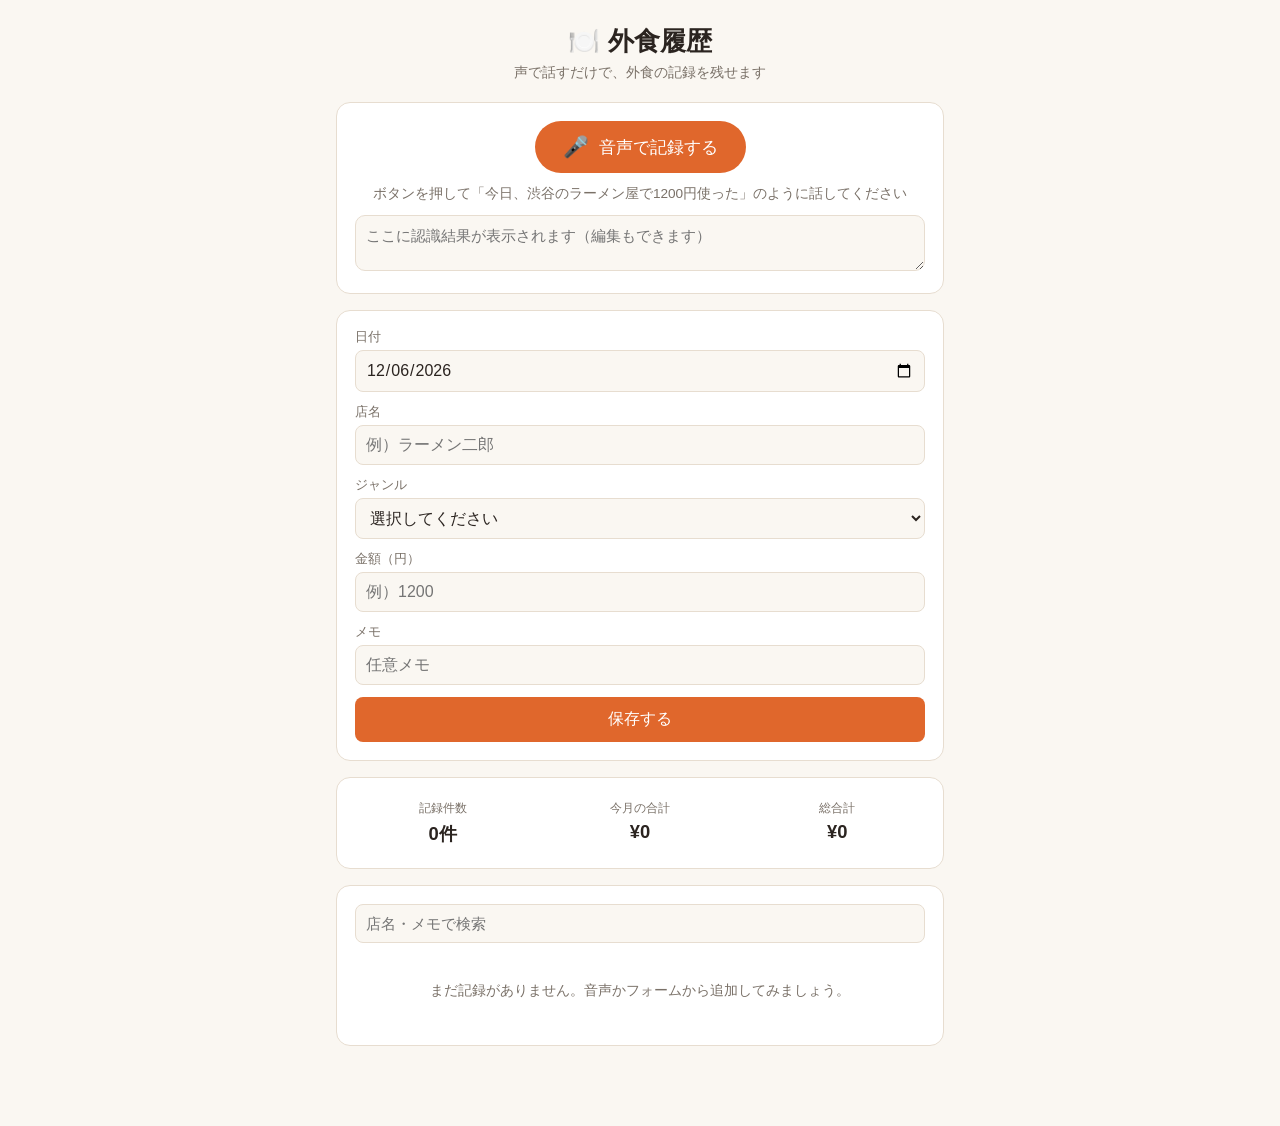
==== index.html @ b96d6cee "Add voice-driven dining history web app Web Speech API for Japanese voice input, heuristic parsing o" ====
<!DOCTYPE html>
<html lang="ja">
<head>
<meta charset="UTF-8">
<meta name="viewport" content="width=device-width, initial-scale=1.0">
<title>外食履歴 | 音声で記録</title>
<link rel="stylesheet" href="style.css">
</head>
<body>
<div class="app">
  <header class="app-header">
    <h1>🍽️ 外食履歴</h1>
    <p class="subtitle">声で話すだけで、外食の記録を残せます</p>
  </header>

  <section class="voice-panel" aria-label="音声入力">
    <button id="voiceBtn" class="voice-btn" type="button">
      <span class="voice-btn-icon" aria-hidden="true">🎤</span>
      <span class="voice-btn-label">音声で記録する</span>
    </button>
    <p id="voiceStatus" class="voice-status" role="status" aria-live="polite">
      ボタンを押して「今日、渋谷のラーメン屋で1200円使った」のように話してください
    </p>
    <p id="voiceUnsupported" class="voice-unsupported" hidden>
      お使いのブラウザは音声入力に対応していません。下のフォームから手入力してください。
    </p>
    <textarea id="transcript" class="transcript" rows="2" placeholder="ここに認識結果が表示されます（編集もできます）"></textarea>
  </section>

  <section class="form-panel" aria-label="記録の内容">
    <form id="entryForm">
      <input type="hidden" id="entryId">
      <div class="field-row">
        <label for="date">日付</label>
        <input type="date" id="date" required>
      </div>
      <div class="field-row">
        <label for="store">店名</label>
        <input type="text" id="store" placeholder="例）ラーメン二郎" required>
      </div>
      <div class="field-row">
        <label for="genre">ジャンル</label>
        <select id="genre">
          <option value="">選択してください</option>
        </select>
      </div>
      <div class="field-row">
        <label for="amount">金額（円）</label>
        <input type="number" id="amount" min="0" step="1" placeholder="例）1200">
      </div>
      <div class="field-row">
        <label for="memo">メモ</label>
        <input type="text" id="memo" placeholder="任意メモ">
      </div>
      <div class="form-actions">
        <button type="submit" id="saveBtn" class="primary-btn">保存する</button>
        <button type="button" id="cancelEditBtn" class="ghost-btn" hidden>編集をキャンセル</button>
      </div>
    </form>
  </section>

  <section class="summary-panel" aria-label="集計">
    <div class="summary-card">
      <span class="summary-label">記録件数</span>
      <span id="summaryCount" class="summary-value">0件</span>
    </div>
    <div class="summary-card">
      <span class="summary-label">今月の合計</span>
      <span id="summaryMonthTotal" class="summary-value">¥0</span>
    </div>
    <div class="summary-card">
      <span class="summary-label">総合計</span>
      <span id="summaryTotal" class="summary-value">¥0</span>
    </div>
  </section>

  <section class="history-panel" aria-label="外食履歴一覧">
    <div class="history-toolbar">
      <input type="search" id="searchInput" placeholder="店名・メモで検索">
    </div>
    <ul id="historyList" class="history-list"></ul>
    <p id="emptyState" class="empty-state" hidden>まだ記録がありません。音声かフォームから追加してみましょう。</p>
  </section>
</div>

<script src="app.js"></script>
</body>
</html>
---- style.css ----
:root {
  --bg: #faf7f2;
  --surface: #ffffff;
  --text: #2b2420;
  --muted: #7a7168;
  --accent: #e0672c;
  --accent-dark: #c14f1c;
  --border: #e7ddd0;
  --danger: #c0392b;
  --radius: 14px;
  font-family: "Hiragino Sans", "Noto Sans JP", -apple-system, BlinkMacSystemFont, sans-serif;
}

* {
  box-sizing: border-box;
}

body {
  margin: 0;
  background: var(--bg);
  color: var(--text);
  min-height: 100vh;
}

.app {
  max-width: 640px;
  margin: 0 auto;
  padding: 24px 16px 64px;
}

.app-header {
  text-align: center;
  margin-bottom: 20px;
}

.app-header h1 {
  margin: 0 0 4px;
  font-size: 1.6rem;
}

.subtitle {
  margin: 0;
  color: var(--muted);
  font-size: 0.9rem;
}

section {
  background: var(--surface);
  border: 1px solid var(--border);
  border-radius: var(--radius);
  padding: 18px;
  margin-bottom: 16px;
}

.voice-panel {
  text-align: center;
}

.voice-btn {
  display: inline-flex;
  align-items: center;
  gap: 10px;
  border: none;
  background: var(--accent);
  color: #fff;
  padding: 14px 28px;
  font-size: 1.05rem;
  border-radius: 999px;
  cursor: pointer;
  transition: background 0.15s ease, transform 0.1s ease;
}

.voice-btn:hover {
  background: var(--accent-dark);
}

.voice-btn:active {
  transform: scale(0.97);
}

.voice-btn.recording {
  background: var(--danger);
  animation: pulse 1.2s infinite;
}

.voice-btn-icon {
  font-size: 1.3rem;
}

@keyframes pulse {
  0% { box-shadow: 0 0 0 0 rgba(192, 57, 43, 0.4); }
  70% { box-shadow: 0 0 0 12px rgba(192, 57, 43, 0); }
  100% { box-shadow: 0 0 0 0 rgba(192, 57, 43, 0); }
}

.voice-status {
  margin: 12px 0 0;
  font-size: 0.85rem;
  color: var(--muted);
}

.voice-unsupported {
  margin: 12px 0 0;
  font-size: 0.85rem;
  color: var(--danger);
}

.transcript {
  width: 100%;
  margin-top: 12px;
  border: 1px solid var(--border);
  border-radius: 10px;
  padding: 10px;
  font-size: 0.95rem;
  resize: vertical;
  font-family: inherit;
  background: var(--bg);
}

.field-row {
  display: flex;
  flex-direction: column;
  gap: 4px;
  margin-bottom: 12px;
}

.field-row label {
  font-size: 0.8rem;
  color: var(--muted);
}

.field-row input,
.field-row select {
  border: 1px solid var(--border);
  border-radius: 8px;
  padding: 10px;
  font-size: 1rem;
  font-family: inherit;
  background: var(--bg);
  color: var(--text);
}

.form-actions {
  display: flex;
  gap: 10px;
  margin-top: 8px;
}

.primary-btn {
  flex: 1;
  border: none;
  background: var(--accent);
  color: #fff;
  padding: 12px;
  border-radius: 8px;
  font-size: 1rem;
  cursor: pointer;
}

.primary-btn:hover {
  background: var(--accent-dark);
}

.ghost-btn {
  border: 1px solid var(--border);
  background: transparent;
  color: var(--muted);
  padding: 12px;
  border-radius: 8px;
  cursor: pointer;
}

.summary-panel {
  display: flex;
  gap: 10px;
  padding: 12px;
}

.summary-card {
  flex: 1;
  text-align: center;
  padding: 10px 4px;
}

.summary-label {
  display: block;
  font-size: 0.75rem;
  color: var(--muted);
}

.summary-value {
  display: block;
  font-size: 1.15rem;
  font-weight: 700;
  margin-top: 4px;
}

.history-toolbar {
  margin-bottom: 12px;
}

#searchInput {
  width: 100%;
  border: 1px solid var(--border);
  border-radius: 8px;
  padding: 10px;
  font-size: 0.95rem;
  background: var(--bg);
  color: var(--text);
  font-family: inherit;
}

.history-list {
  list-style: none;
  margin: 0;
  padding: 0;
  display: flex;
  flex-direction: column;
  gap: 10px;
}

.history-item {
  border: 1px solid var(--border);
  border-radius: 10px;
  padding: 12px;
  display: flex;
  justify-content: space-between;
  align-items: flex-start;
  gap: 10px;
}

.history-main {
  display: flex;
  flex-direction: column;
  gap: 2px;
}

.history-store {
  font-weight: 700;
  font-size: 1rem;
}

.history-meta {
  font-size: 0.8rem;
  color: var(--muted);
}

.history-genre {
  display: inline-block;
  background: #f4e6da;
  color: var(--accent-dark);
  border-radius: 999px;
  padding: 1px 8px;
  font-size: 0.72rem;
  margin-right: 6px;
}

.history-memo {
  font-size: 0.82rem;
  color: var(--muted);
  margin-top: 4px;
}

.history-side {
  display: flex;
  flex-direction: column;
  align-items: flex-end;
  gap: 6px;
}

.history-amount {
  font-weight: 700;
  font-size: 1.05rem;
}

.history-actions {
  display: flex;
  gap: 6px;
}

.icon-btn {
  border: none;
  background: transparent;
  cursor: pointer;
  font-size: 0.95rem;
  color: var(--muted);
  padding: 2px 4px;
}

.icon-btn:hover {
  color: var(--text);
}

.icon-btn.delete:hover {
  color: var(--danger);
}

.empty-state {
  text-align: center;
  color: var(--muted);
  font-size: 0.9rem;
  padding: 12px 0;
}
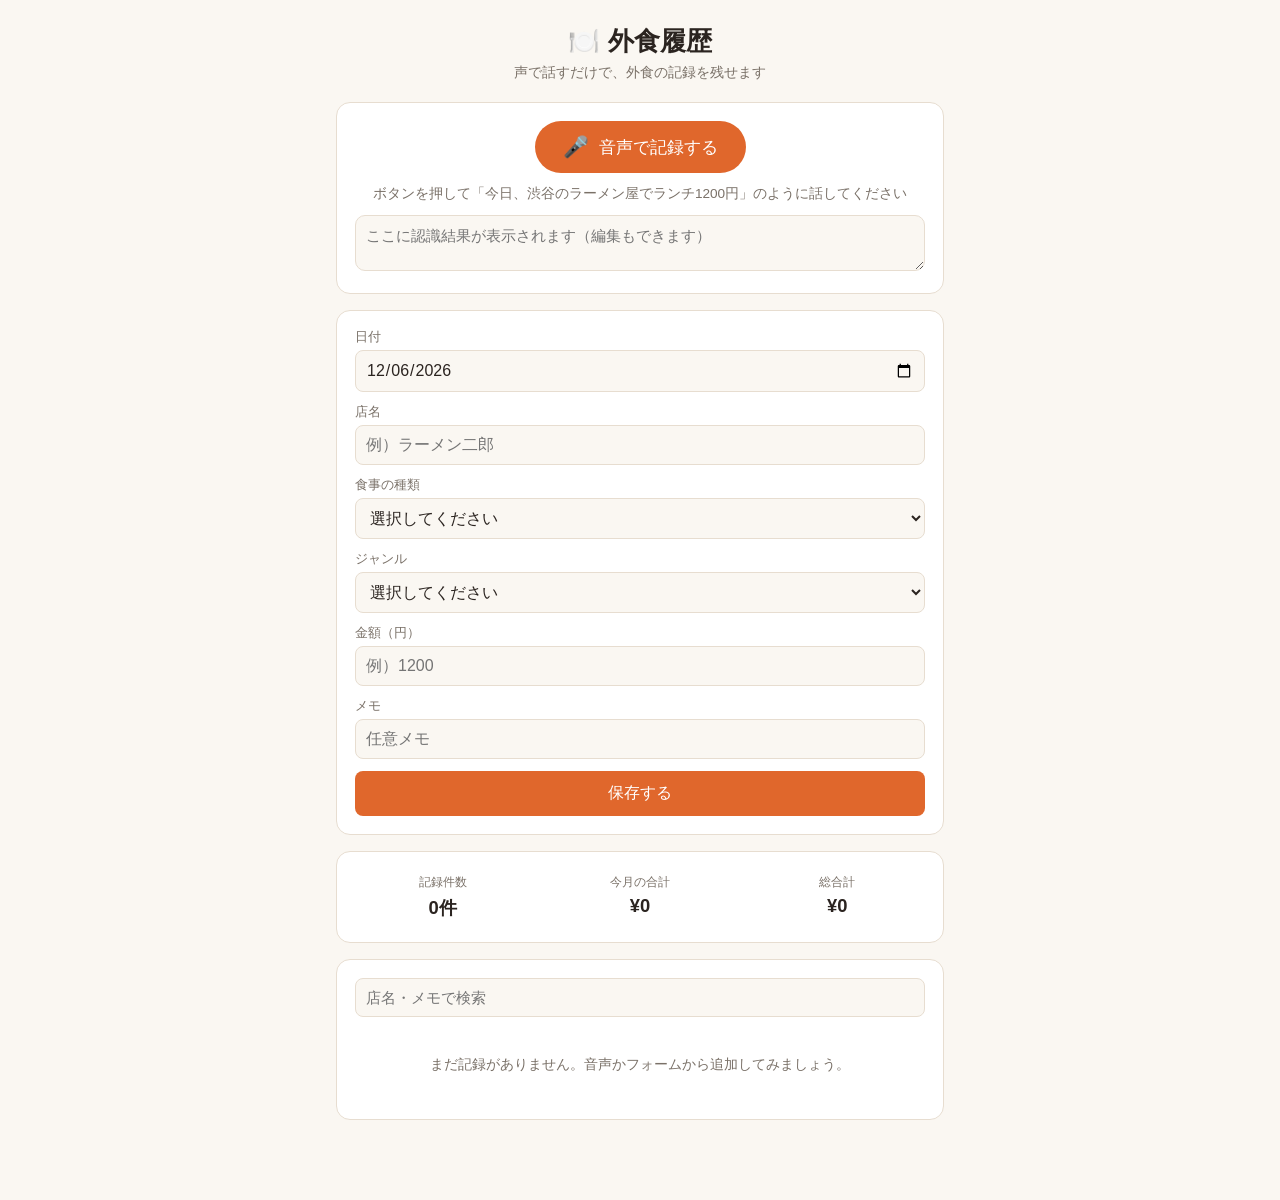
==== commit c82ff49b: "Add meal type (breakfast/lunch/dinner/snack) field Adds a 食事の種類 field alongside genre, with voice ex" ====
--- a/index.html
+++ b/index.html
@@ -2,8 +2,14 @@
 <html lang="ja">
 <head>
 <meta charset="UTF-8">
-<meta name="viewport" content="width=device-width, initial-scale=1.0">
+<meta name="viewport" content="width=device-width, initial-scale=1.0, viewport-fit=cover">
 <title>外食履歴 | 音声で記録</title>
+<meta name="theme-color" content="#e0672c">
+<meta name="mobile-web-app-capable" content="yes">
+<meta name="apple-mobile-web-app-capable" content="yes">
+<meta name="apple-mobile-web-app-status-bar-style" content="black-translucent">
+<meta name="apple-mobile-web-app-title" content="外食履歴">
+<link rel="manifest" href="manifest.webmanifest">
 <link rel="stylesheet" href="style.css">
 </head>
 <body>
@@ -19,7 +25,7 @@
       <span class="voice-btn-label">音声で記録する</span>
     </button>
     <p id="voiceStatus" class="voice-status" role="status" aria-live="polite">
-      ボタンを押して「今日、渋谷のラーメン屋で1200円使った」のように話してください
+      ボタンを押して「今日、渋谷のラーメン屋でランチ1200円」のように話してください
     </p>
     <p id="voiceUnsupported" class="voice-unsupported" hidden>
       お使いのブラウザは音声入力に対応していません。下のフォームから手入力してください。
@@ -37,6 +43,12 @@
       <div class="field-row">
         <label for="store">店名</label>
         <input type="text" id="store" placeholder="例）ラーメン二郎" required>
+      </div>
+      <div class="field-row">
+        <label for="mealType">食事の種類</label>
+        <select id="mealType">
+          <option value="">選択してください</option>
+        </select>
       </div>
       <div class="field-row">
         <label for="genre">ジャンル</label>
--- a/style.css
+++ b/style.css
@@ -83,6 +83,14 @@
   animation: pulse 1.2s infinite;
 }
 
+.voice-btn.ready {
+  background: #2f9e58;
+}
+
+.voice-btn.ready:hover {
+  background: #257d45;
+}
+
 .voice-btn-icon {
   font-size: 1.3rem;
 }
@@ -255,6 +263,35 @@
   margin-right: 6px;
 }
 
+.history-mealtype {
+  display: inline-block;
+  border-radius: 999px;
+  padding: 1px 8px;
+  font-size: 0.72rem;
+  margin-right: 6px;
+  font-weight: 700;
+}
+
+.history-mealtype.breakfast {
+  background: #fdf0c9;
+  color: #8a6b00;
+}
+
+.history-mealtype.lunch {
+  background: #dcefe0;
+  color: #2f7a45;
+}
+
+.history-mealtype.dinner {
+  background: #e2e0fb;
+  color: #4b3fb0;
+}
+
+.history-mealtype.snack {
+  background: #fce3ec;
+  color: #b23a6a;
+}
+
 .history-memo {
   font-size: 0.82rem;
   color: var(--muted);
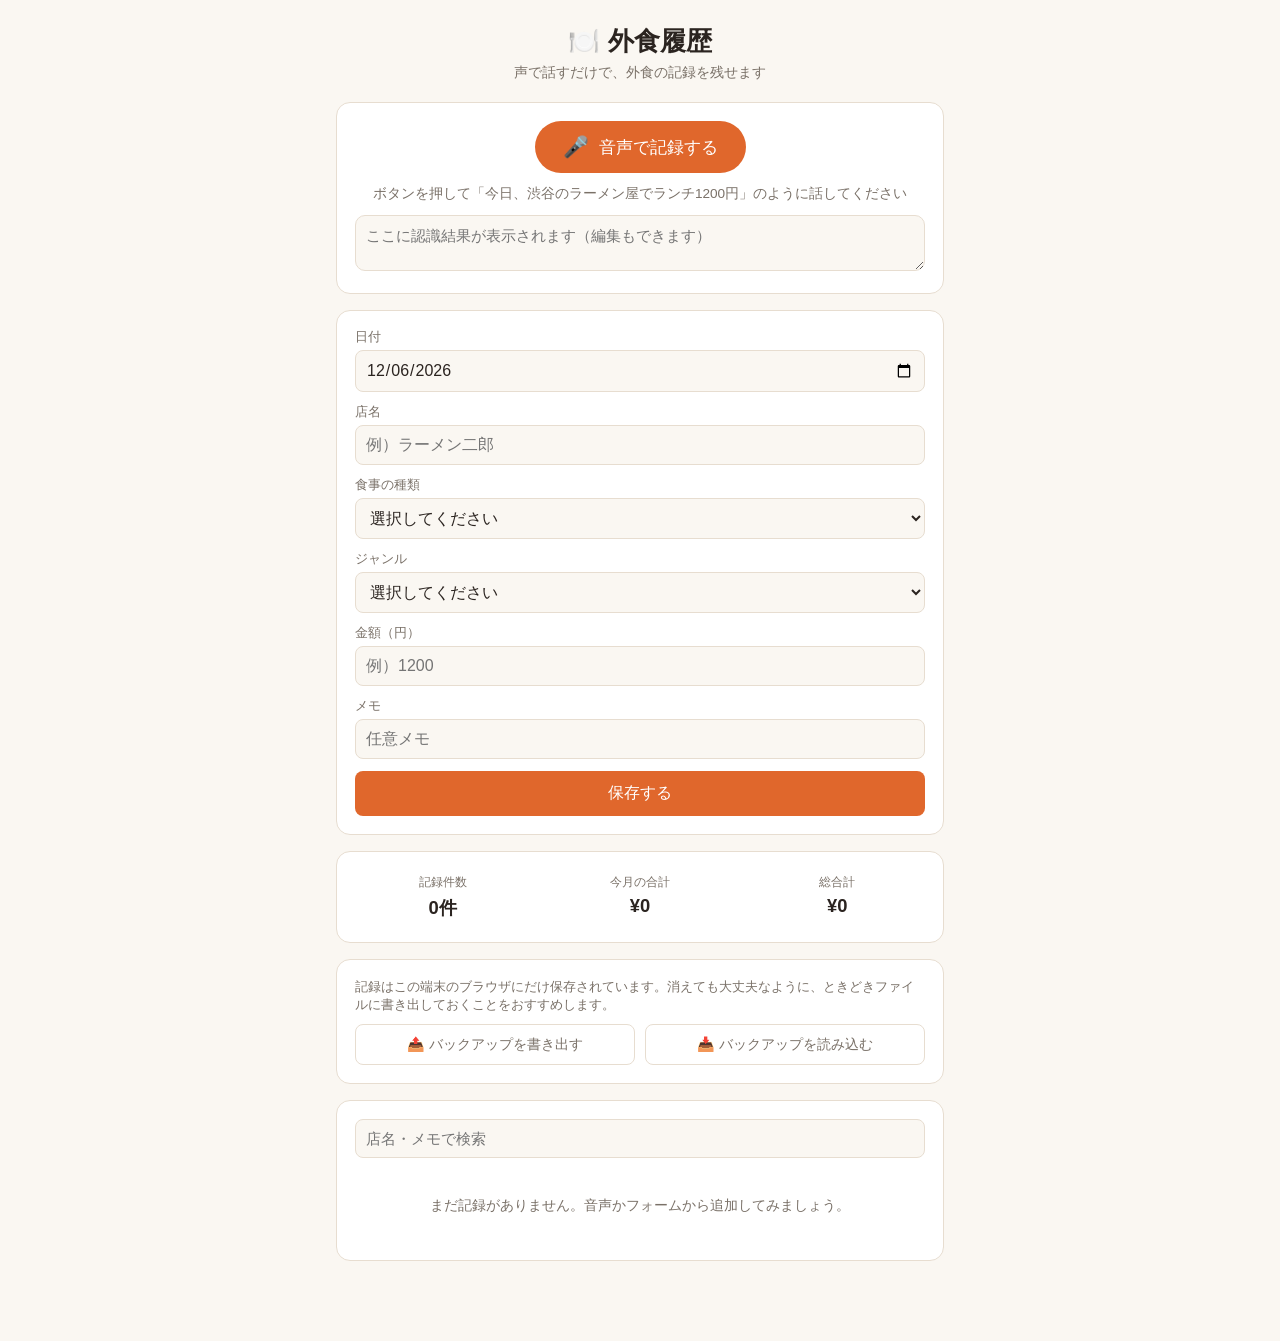
==== commit 115d947a: "Add backup export/import Data lives only in this browser's localStorage, with no server sync, so cle" ====
--- a/index.html
+++ b/index.html
@@ -10,7 +10,7 @@
 <meta name="apple-mobile-web-app-status-bar-style" content="black-translucent">
 <meta name="apple-mobile-web-app-title" content="外食履歴">
 <link rel="manifest" href="manifest.webmanifest">
-<link rel="stylesheet" href="style.css">
+<link rel="stylesheet" href="style.css?v=3">
 </head>
 <body>
 <div class="app">
@@ -86,6 +86,15 @@
     </div>
   </section>
 
+  <section class="backup-panel" aria-label="バックアップ">
+    <p class="backup-desc">記録はこの端末のブラウザにだけ保存されています。消えても大丈夫なように、ときどきファイルに書き出しておくことをおすすめします。</p>
+    <div class="backup-actions">
+      <button type="button" id="exportBtn" class="ghost-btn">📤 バックアップを書き出す</button>
+      <button type="button" id="importBtn" class="ghost-btn">📥 バックアップを読み込む</button>
+      <input type="file" id="importFile" accept="application/json,.json" hidden>
+    </div>
+  </section>
+
   <section class="history-panel" aria-label="外食履歴一覧">
     <div class="history-toolbar">
       <input type="search" id="searchInput" placeholder="店名・メモで検索">
@@ -95,6 +104,6 @@
   </section>
 </div>
 
-<script src="app.js"></script>
+<script src="app.js?v=7"></script>
 </body>
 </html>
--- a/style.css
+++ b/style.css
@@ -203,6 +203,25 @@
   margin-top: 4px;
 }
 
+.backup-desc {
+  margin: 0 0 10px;
+  font-size: 0.82rem;
+  color: var(--muted);
+}
+
+.backup-actions {
+  display: flex;
+  flex-wrap: wrap;
+  gap: 10px;
+}
+
+.backup-actions .ghost-btn {
+  flex: 1;
+  min-width: 150px;
+  padding: 10px 12px;
+  font-size: 0.88rem;
+}
+
 .history-toolbar {
   margin-bottom: 12px;
 }
